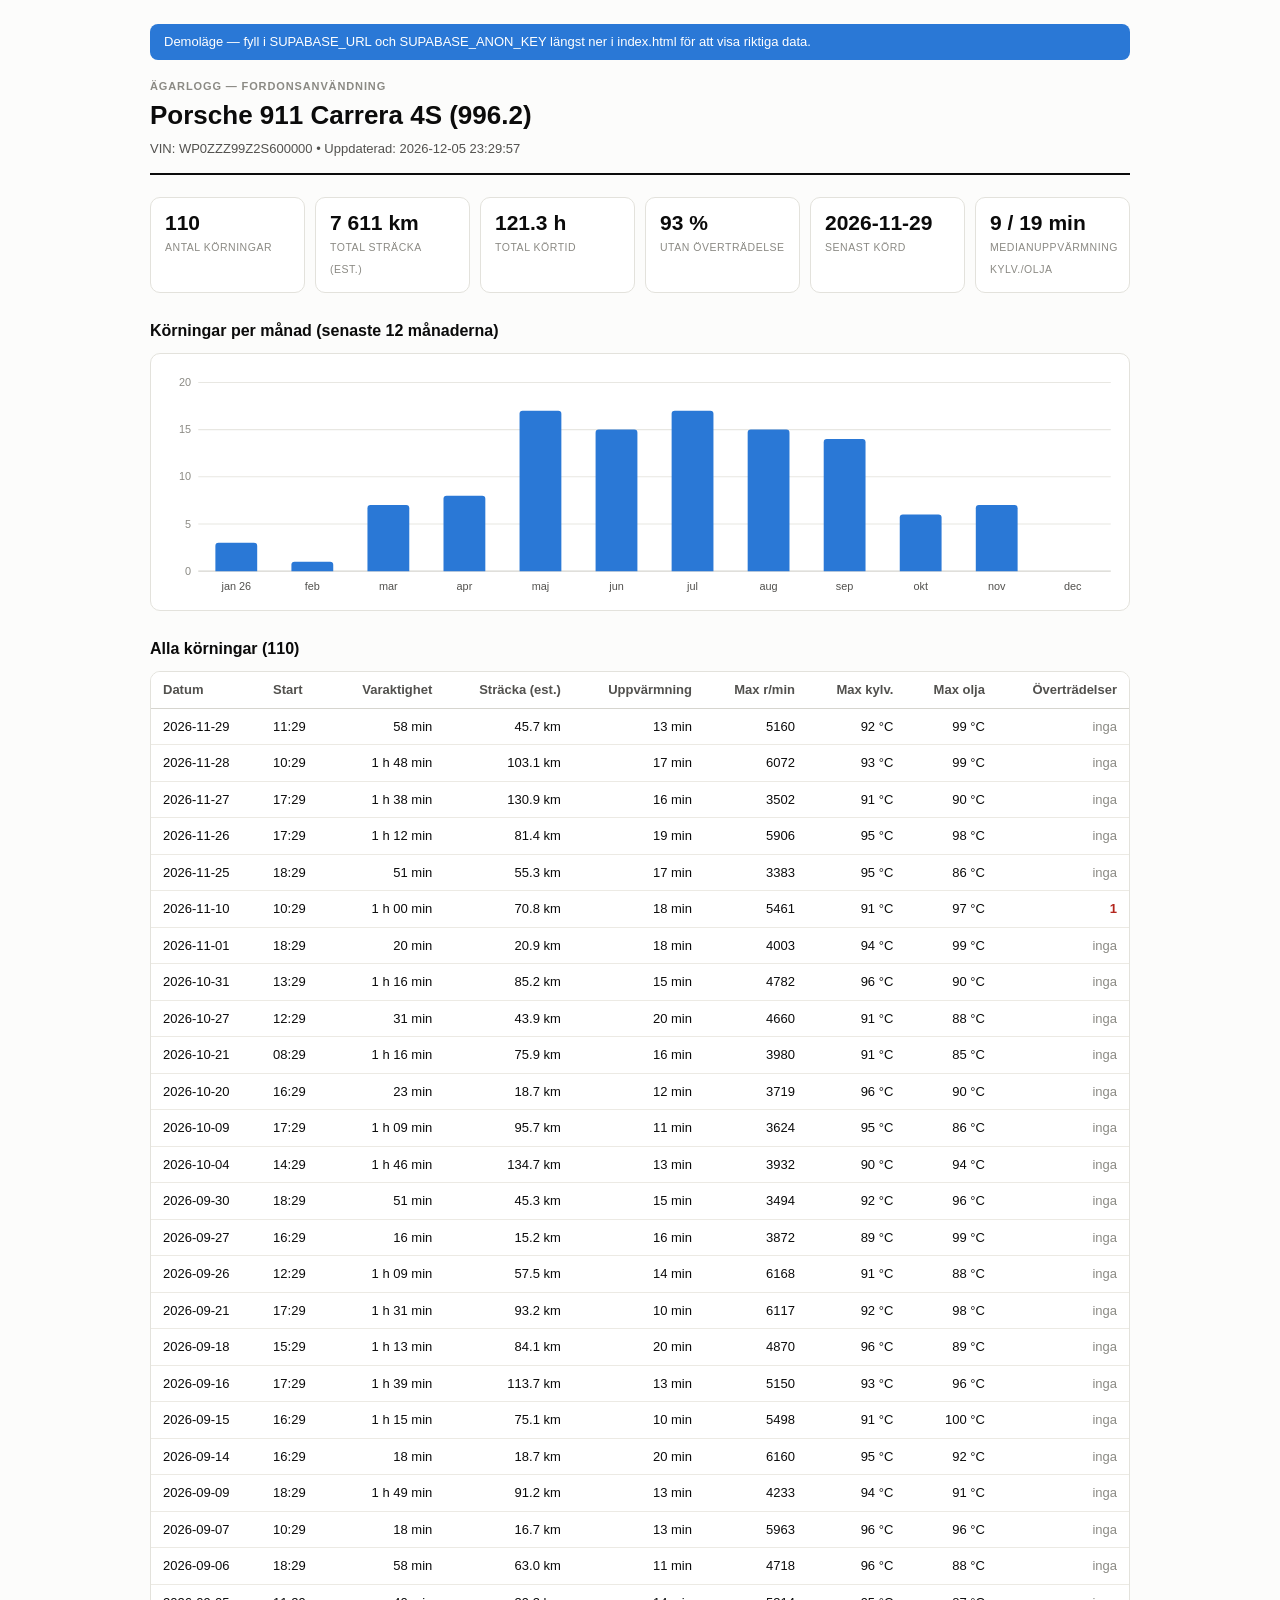
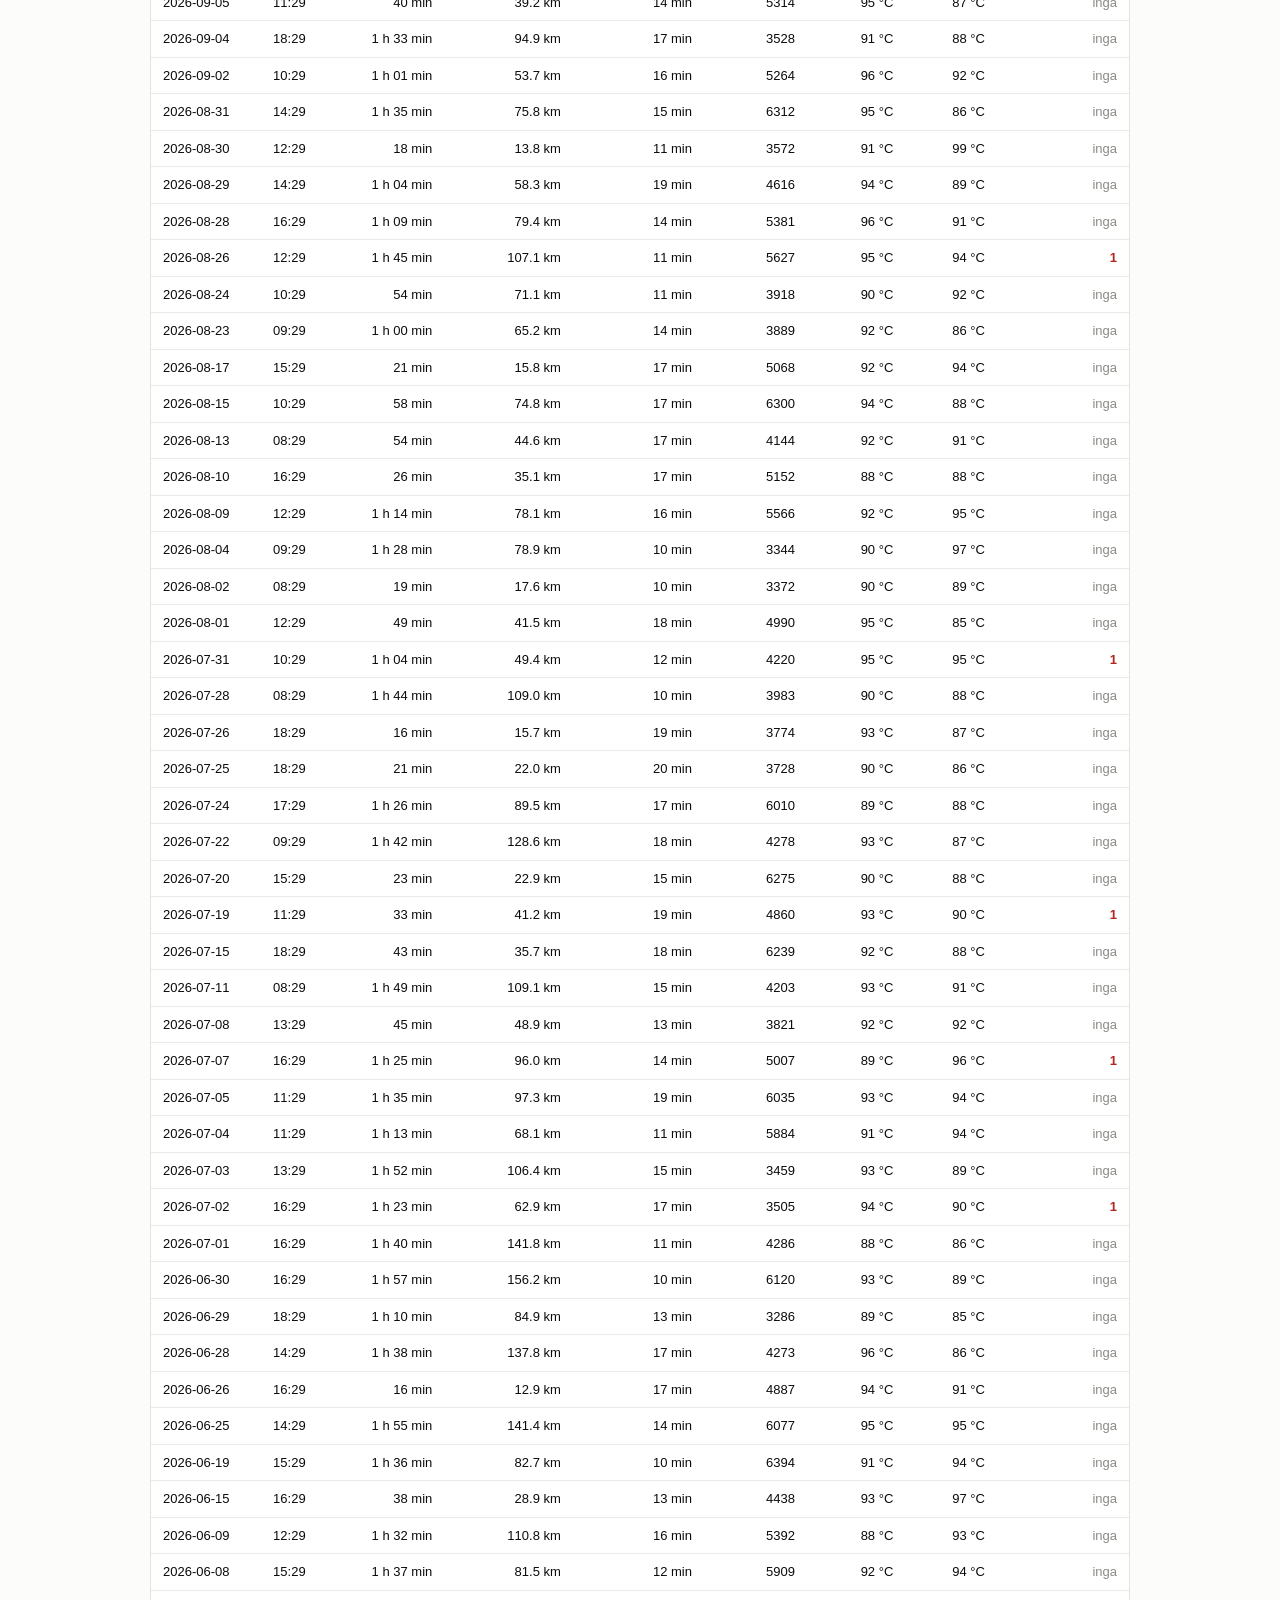
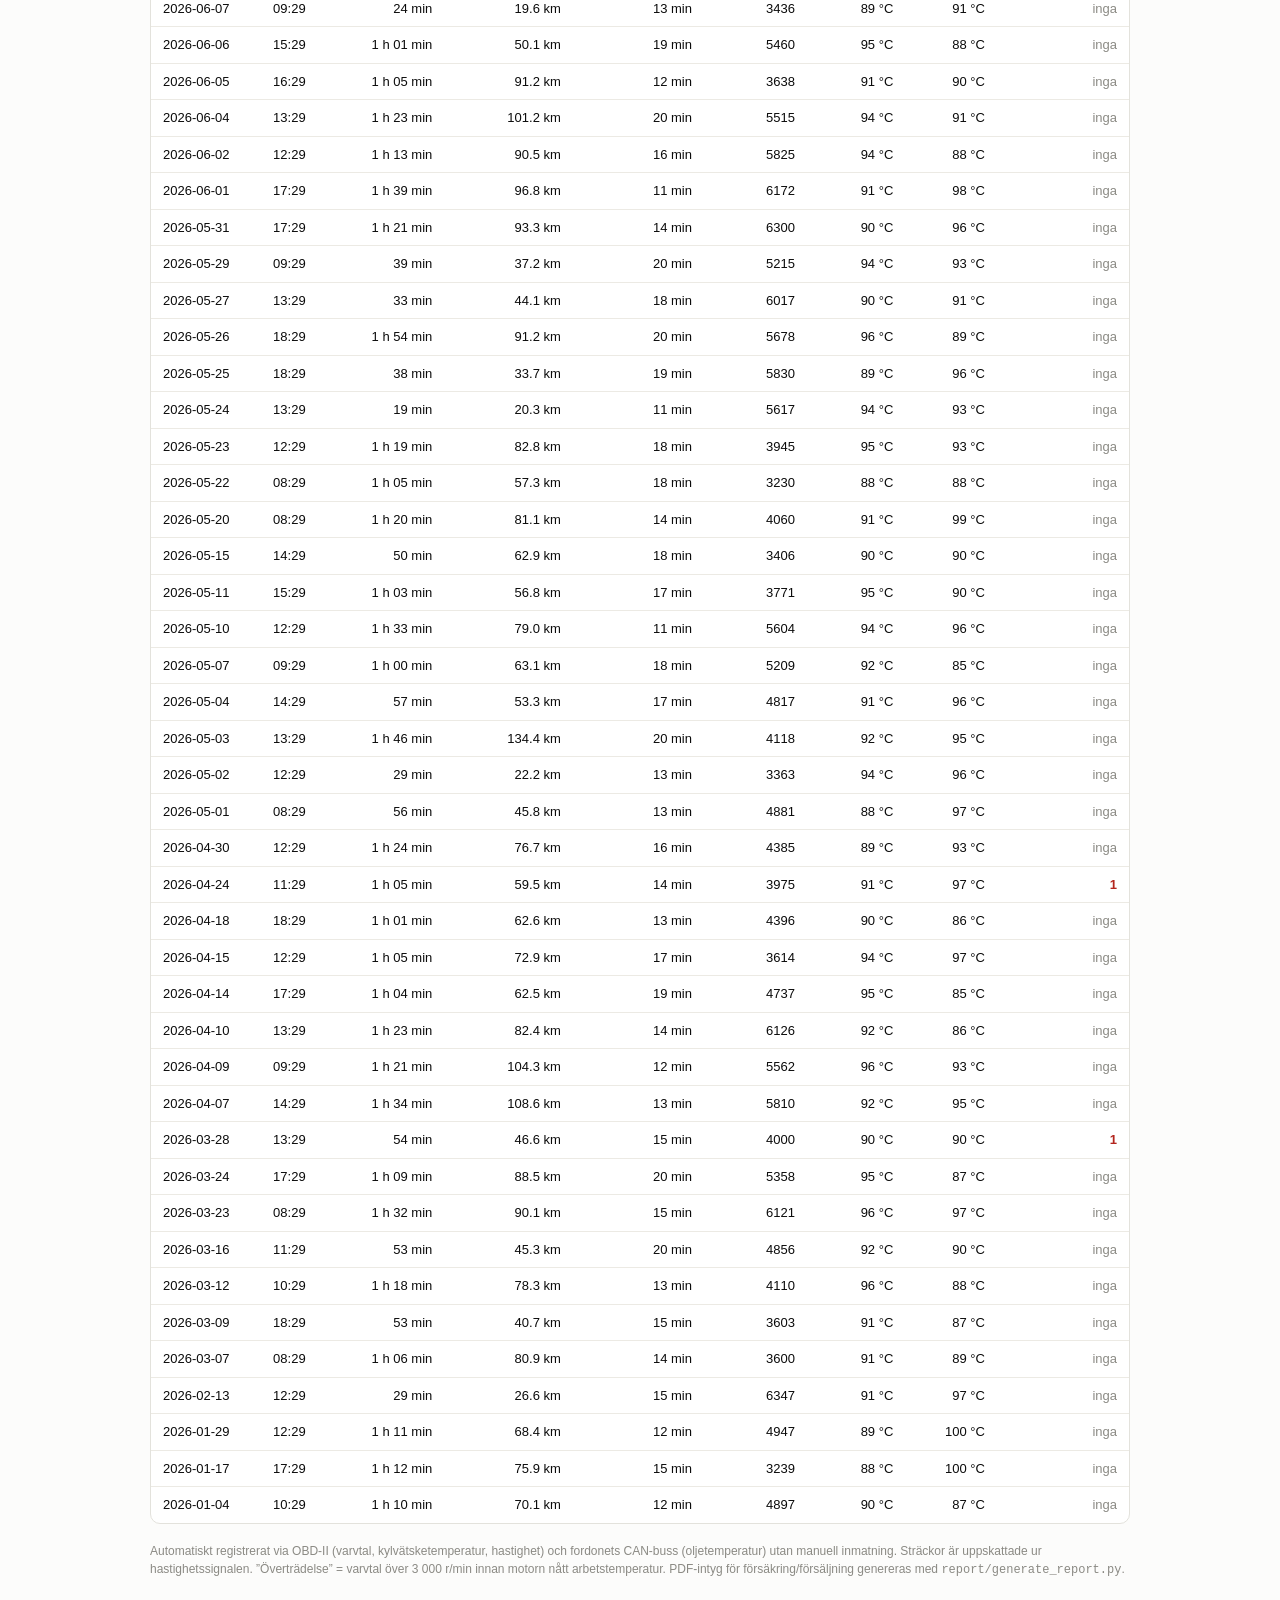
==== web/index.html @ 9420cdf3 "Add web dashboard as primary log surface; push becomes violations-only - web/index.html: self-contai" ====
<!DOCTYPE html>
<html lang="sv">
<head>
<meta charset="utf-8">
<meta name="viewport" content="width=device-width, initial-scale=1">
<title>Black Box — Körlogg</title>
<style>
  :root {
    --surface: #fcfcfb; --surface-2: #ffffff;
    --ink: #0b0b0b; --ink-soft: #52514e; --ink-muted: #8b8a84;
    --series: #2a78d6; --grid: #e8e7e2; --rule: #d6d5cf; --row: #eceae4;
    --bad: #b3261e; --card-border: #e3e2dc;
  }
  @media (prefers-color-scheme: dark) {
    :root {
      --surface: #1a1a19; --surface-2: #222221;
      --ink: #f4f4f2; --ink-soft: #c3c2b7; --ink-muted: #8b8a84;
      --series: #3987e5; --grid: #33332f; --rule: #44443f; --row: #2c2c29;
      --bad: #e66767; --card-border: #33332f;
    }
  }
  * { box-sizing: border-box; margin: 0; }
  body {
    font: 15px/1.5 -apple-system, BlinkMacSystemFont, "Segoe UI", Roboto, Helvetica, Arial, sans-serif;
    background: var(--surface); color: var(--ink);
    padding: 24px 16px 64px;
  }
  .wrap { max-width: 980px; margin: 0 auto; }
  .kicker { font-size: 11px; font-weight: 700; letter-spacing: .08em;
            color: var(--ink-muted); text-transform: uppercase; }
  h1 { font-size: 26px; margin: 2px 0 4px; }
  .meta { color: var(--ink-soft); font-size: 13px; }
  header { border-bottom: 2px solid var(--ink); padding-bottom: 14px; margin-bottom: 22px;
           display: flex; justify-content: space-between; align-items: flex-end; gap: 16px; flex-wrap: wrap; }
  button {
    font: inherit; font-size: 13px; padding: 7px 14px; border-radius: 7px;
    border: 1px solid var(--rule); background: var(--surface-2); color: var(--ink); cursor: pointer;
  }
  button.primary { background: var(--series); border-color: var(--series); color: #fff; }

  /* login */
  .login { max-width: 340px; margin: 10vh auto 0; display: grid; gap: 10px; }
  .login input {
    font: inherit; padding: 9px 12px; border-radius: 7px;
    border: 1px solid var(--rule); background: var(--surface-2); color: var(--ink);
  }
  .error { color: var(--bad); font-size: 13px; min-height: 1.2em; }

  /* stat tiles */
  .stats { display: grid; grid-template-columns: repeat(auto-fit, minmax(150px, 1fr));
           gap: 10px; margin-bottom: 26px; }
  .stat { background: var(--surface-2); border: 1px solid var(--card-border);
          border-radius: 10px; padding: 12px 14px; }
  .stat b { display: block; font-size: 21px; line-height: 1.2; }
  .stat span { font-size: 10.5px; letter-spacing: .05em; text-transform: uppercase;
               color: var(--ink-muted); }

  h2 { font-size: 16px; margin: 26px 0 10px; }
  .chart-card { background: var(--surface-2); border: 1px solid var(--card-border);
                border-radius: 10px; padding: 16px 12px 6px; }
  .tooltip {
    position: fixed; pointer-events: none; z-index: 10; display: none;
    background: var(--ink); color: var(--surface); font-size: 12px;
    padding: 5px 9px; border-radius: 6px; white-space: nowrap;
  }

  .table-wrap { overflow-x: auto; border: 1px solid var(--card-border);
                border-radius: 10px; background: var(--surface-2); }
  table { border-collapse: collapse; width: 100%; font-size: 13px; min-width: 720px; }
  th, td { padding: 8px 12px; text-align: right; white-space: nowrap; }
  th:first-child, td:first-child, th:nth-child(2), td:nth-child(2) { text-align: left; }
  thead th { color: var(--ink-soft); font-weight: 600; border-bottom: 1.5px solid var(--rule);
             position: sticky; top: 0; background: var(--surface-2); }
  tbody tr { border-bottom: 1px solid var(--row); }
  tbody tr:last-child { border-bottom: none; }
  .viol { color: var(--bad); font-weight: 700; }
  .ok { color: var(--ink-muted); }
  .footnote { margin-top: 18px; font-size: 12px; color: var(--ink-muted); }
  .demo-banner { background: var(--series); color: #fff; border-radius: 8px;
                 padding: 8px 14px; font-size: 13px; margin-bottom: 18px; }
  .hidden { display: none !important; }
</style>
</head>
<body>
<div class="wrap">

  <div id="login" class="login hidden">
    <div>
      <div class="kicker">Black Box</div>
      <h1>Körlogg</h1>
    </div>
    <input id="email" type="email" placeholder="E-post" autocomplete="username">
    <input id="password" type="password" placeholder="Lösenord" autocomplete="current-password">
    <button class="primary" id="loginBtn">Logga in</button>
    <div class="error" id="loginError"></div>
  </div>

  <div id="app" class="hidden">
    <div id="demoBanner" class="demo-banner hidden">
      Demoläge — fyll i SUPABASE_URL och SUPABASE_ANON_KEY längst ner i index.html
      för att visa riktiga data.
    </div>
    <header>
      <div>
        <div class="kicker">Ägarlogg — fordonsanvändning</div>
        <h1 id="vehicleName">…</h1>
        <div class="meta" id="vehicleMeta"></div>
      </div>
      <button id="logoutBtn" class="hidden">Logga ut</button>
    </header>

    <div class="stats" id="stats"></div>

    <h2>Körningar per månad (senaste 12 månaderna)</h2>
    <div class="chart-card"><div id="chart"></div></div>

    <h2>Alla körningar (<span id="tripCount">0</span>)</h2>
    <div class="table-wrap">
      <table>
        <thead><tr>
          <th>Datum</th><th>Start</th><th>Varaktighet</th><th>Sträcka (est.)</th>
          <th>Uppvärmning</th><th>Max r/min</th><th>Max kylv.</th><th>Max olja</th>
          <th>Överträdelser</th>
        </tr></thead>
        <tbody id="tripRows"></tbody>
      </table>
    </div>

    <p class="footnote">
      Automatiskt registrerat via OBD-II (varvtal, kylvätsketemperatur, hastighet)
      och fordonets CAN-buss (oljetemperatur) utan manuell inmatning. Sträckor är
      uppskattade ur hastighetssignalen. ”Överträdelse” = varvtal över 3&nbsp;000 r/min
      innan motorn nått arbetstemperatur. PDF-intyg för försäkring/försäljning
      genereras med <code>report/generate_report.py</code>.
    </p>
  </div>

  <div class="tooltip" id="tooltip"></div>
</div>

<script type="module">
/* ================= konfiguration =================
   Klistra in värdena från Supabase → Settings → API.
   Anon-nyckeln är gjord för att vara publik; åtkomsten styrs av
   RLS-policyerna i supabase/migrations/0003_dashboard_read.sql
   (kräver inloggning). Tomt = demoläge med exempeldata.            */
const SUPABASE_URL = "";
const SUPABASE_ANON_KEY = "";
/* ================================================= */

const $ = (id) => document.getElementById(id);
const MONTHS = ["jan","feb","mar","apr","maj","jun","jul","aug","sep","okt","nov","dec"];
const DEMO = !SUPABASE_URL;

function fmtDur(s) {
  const m = Math.round(s / 60);
  return m < 60 ? `${m} min` : `${Math.floor(m / 60)} h ${String(m % 60).padStart(2, "0")} min`;
}
const fmtDate = (d) => d.toLocaleDateString("sv-SE");
const fmtTime = (d) => d.toLocaleTimeString("sv-SE", { hour: "2-digit", minute: "2-digit" });
const median = (xs) => {
  if (!xs.length) return null;
  const s = [...xs].sort((a, b) => a - b), m = s.length >> 1;
  return s.length % 2 ? s[m] : (s[m - 1] + s[m]) / 2;
};

function computeStats(trips) {
  const n = trips.length;
  const km = trips.reduce((a, t) => a + (+t.distance_km_est || 0), 0);
  const h = trips.reduce((a, t) => a + (t.duration_s || 0), 0) / 3600;
  const clean = trips.filter((t) => !t.cold_violation_count).length;
  const cw = trips.map((t) => t.coolant_warmup_s ?? t.warmup_s).filter((x) => x != null);
  const ow = trips.map((t) => t.oil_warmup_s).filter((x) => x != null);
  const last = n ? new Date(trips[0].started_at) : null; // trips sorted desc
  return { n, km, h, clean, medCool: median(cw), medOil: median(ow), last };
}

function renderStats(s) {
  const warm = s.medCool != null
    ? `${Math.round(s.medCool / 60)}${s.medOil != null ? " / " + Math.round(s.medOil / 60) : ""} min`
    : "–";
  const tiles = [
    [s.n, "Antal körningar"],
    [`${Math.round(s.km).toLocaleString("sv-SE")} km`, "Total sträcka (est.)"],
    [`${s.h.toFixed(1)} h`, "Total körtid"],
    [s.n ? `${Math.round((s.clean / s.n) * 100)} %` : "–", "Utan överträdelse"],
    [s.last ? fmtDate(s.last) : "–", "Senast körd"],
    [warm, "Medianuppvärmning kylv./olja"],
  ];
  $("stats").innerHTML = tiles
    .map(([v, l]) => `<div class="stat"><b>${v}</b><span>${l}</span></div>`)
    .join("");
}

function monthlyBuckets(trips) {
  const now = new Date();
  const keys = [];
  for (let i = 11; i >= 0; i--) {
    const d = new Date(now.getFullYear(), now.getMonth() - i, 1);
    keys.push({ y: d.getFullYear(), m: d.getMonth(), count: 0 });
  }
  for (const t of trips) {
    const d = new Date(t.started_at);
    const k = keys.find((k) => k.y === d.getFullYear() && k.m === d.getMonth());
    if (k) k.count++;
  }
  return keys;
}

function renderChart(buckets) {
  const W = 920, H = 220, L = 34, R = 6, T = 12, B = 26;
  const pw = W - L - R, ph = H - T - B;
  const maxC = Math.max(4, ...buckets.map((b) => b.count));
  const yMax = Math.ceil(maxC / 4) * 4;
  const slot = pw / buckets.length, bw = slot * 0.55;
  let g = "";
  for (let i = 0; i <= 4; i++) {
    const y = T + ph - (ph * i) / 4;
    if (i > 0) g += `<line x1="${L}" y1="${y}" x2="${L + pw}" y2="${y}" stroke="var(--grid)" stroke-width="1"/>`;
    g += `<text x="${L - 7}" y="${y + 3.5}" text-anchor="end" font-size="10.5" fill="var(--ink-muted)">${(yMax * i) / 4}</text>`;
  }
  let bars = "";
  buckets.forEach((b, i) => {
    const x = L + i * slot + (slot - bw) / 2;
    const label = MONTHS[b.m] + (b.m === 0 || i === 0 ? ` ${String(b.y).slice(2)}` : "");
    if (b.count > 0) {
      const bh = (ph * b.count) / yMax, y = T + ph - bh, r = Math.min(3, bh);
      bars += `<path d="M${x},${T + ph} v${-(bh - r)} q0,${-r} ${r},${-r} h${bw - 2 * r} q${r},0 ${r},${r} v${bh - r} z" fill="var(--series)"/>`;
    }
    bars += `<rect x="${L + i * slot}" y="${T}" width="${slot}" height="${ph}" fill="transparent"
              data-tip="${MONTHS[b.m]} ${b.y}: ${b.count} körning${b.count === 1 ? "" : "ar"}"/>`;
    bars += `<text x="${L + i * slot + slot / 2}" y="${H - 8}" text-anchor="middle" font-size="10.5" fill="var(--ink-soft)">${label}</text>`;
  });
  g += `<line x1="${L}" y1="${T + ph}" x2="${L + pw}" y2="${T + ph}" stroke="var(--rule)" stroke-width="1.2"/>`;
  $("chart").innerHTML =
    `<svg viewBox="0 0 ${W} ${H}" width="100%" role="img" aria-label="Körningar per månad">${g}${bars}</svg>`;

  const tip = $("tooltip");
  $("chart").querySelectorAll("rect[data-tip]").forEach((r) => {
    r.addEventListener("mousemove", (e) => {
      tip.textContent = r.dataset.tip;
      tip.style.display = "block";
      tip.style.left = e.clientX + 12 + "px";
      tip.style.top = e.clientY - 30 + "px";
    });
    r.addEventListener("mouseleave", () => (tip.style.display = "none"));
  });
}

function renderTable(trips) {
  $("tripCount").textContent = trips.length;
  $("tripRows").innerHTML = trips
    .map((t) => {
      const d = new Date(t.started_at);
      const warm = t.warmup_s != null ? `${Math.round(t.warmup_s / 60)} min` : "ej varm";
      const v = t.cold_violation_count || 0;
      return `<tr>
        <td>${fmtDate(d)}</td><td>${fmtTime(d)}</td>
        <td>${fmtDur(t.duration_s || 0)}</td>
        <td>${(+t.distance_km_est || 0).toFixed(1)} km</td>
        <td>${warm}</td>
        <td>${t.max_rpm ?? "–"}</td>
        <td>${t.max_coolant_c != null ? Math.round(t.max_coolant_c) + " °C" : "–"}</td>
        <td>${t.max_oil_temp_c != null ? Math.round(t.max_oil_temp_c) + " °C" : "–"}</td>
        <td class="${v ? "viol" : "ok"}">${v || "inga"}</td>
      </tr>`;
    })
    .join("");
}

function show(vehicle, trips) {
  $("vehicleName").textContent = vehicle?.display_name || "Fordon";
  $("vehicleMeta").textContent = [
    vehicle?.vin ? `VIN: ${vehicle.vin}` : null,
    `Uppdaterad: ${new Date().toLocaleString("sv-SE")}`,
  ].filter(Boolean).join("  •  ");
  renderStats(computeStats(trips));
  renderChart(monthlyBuckets(trips));
  renderTable(trips);
  $("app").classList.remove("hidden");
  $("login").classList.add("hidden");
}

/* ---------- demoläge ---------- */
function demoTrips() {
  const trips = [];
  let seed = 42;
  const rnd = () => (seed = (seed * 16807) % 2147483647) / 2147483647;
  const now = Date.now();
  for (let day = 335; day >= 1; day--) {
    const dt = new Date(now - day * 864e5);
    const m = dt.getMonth();
    const p = [0.08,0.08,0.25,0.25,0.45,0.45,0.45,0.45,0.45,0.25,0.25,0.08][m];
    if (rnd() < p) {
      const dur = 900 + Math.floor(rnd() * 6300);
      const viol = rnd() < 0.06 ? 1 : 0;
      trips.push({
        started_at: new Date(dt.setHours(8 + Math.floor(rnd() * 11))).toISOString(),
        duration_s: dur,
        distance_km_est: (dur / 3600) * (45 + rnd() * 40),
        warmup_s: 600 + Math.floor(rnd() * 600),
        coolant_warmup_s: 400 + Math.floor(rnd() * 300),
        oil_warmup_s: 900 + Math.floor(rnd() * 500),
        max_rpm: 3200 + Math.floor(rnd() * 3200),
        max_coolant_c: 88 + rnd() * 8,
        max_oil_temp_c: 85 + rnd() * 15,
        cold_violation_count: viol,
      });
    }
  }
  return trips.reverse(); // newest first
}

/* ---------- riktiga data ---------- */
async function boot() {
  if (DEMO) {
    $("demoBanner").classList.remove("hidden");
    show({ display_name: "Porsche 911 Carrera 4S (996.2)", vin: "WP0ZZZ99Z2S600000" }, demoTrips());
    return;
  }
  const { createClient } = await import("https://cdn.jsdelivr.net/npm/@supabase/supabase-js@2/+esm");
  const sb = createClient(SUPABASE_URL, SUPABASE_ANON_KEY);

  async function loadData() {
    const { data: vehicles } = await sb.from("vehicles").select("*").limit(1);
    const trips = [];
    for (let from = 0; ; from += 1000) {
      const { data, error } = await sb.from("trips").select("*")
        .order("started_at", { ascending: false }).range(from, from + 999);
      if (error) throw error;
      trips.push(...data);
      if (data.length < 1000) break;
    }
    show(vehicles?.[0], trips);
    $("logoutBtn").classList.remove("hidden");
  }

  $("loginBtn").addEventListener("click", async () => {
    $("loginError").textContent = "";
    const { error } = await sb.auth.signInWithPassword({
      email: $("email").value.trim(),
      password: $("password").value,
    });
    if (error) $("loginError").textContent = "Fel e-post eller lösenord.";
    else loadData().catch((e) => ($("loginError").textContent = e.message));
  });
  $("password").addEventListener("keydown", (e) => {
    if (e.key === "Enter") $("loginBtn").click();
  });
  $("logoutBtn").addEventListener("click", async () => {
    await sb.auth.signOut();
    location.reload();
  });

  const { data: { session } } = await sb.auth.getSession();
  if (session) loadData().catch(console.error);
  else $("login").classList.remove("hidden");
}
boot();
</script>
</body>
</html>
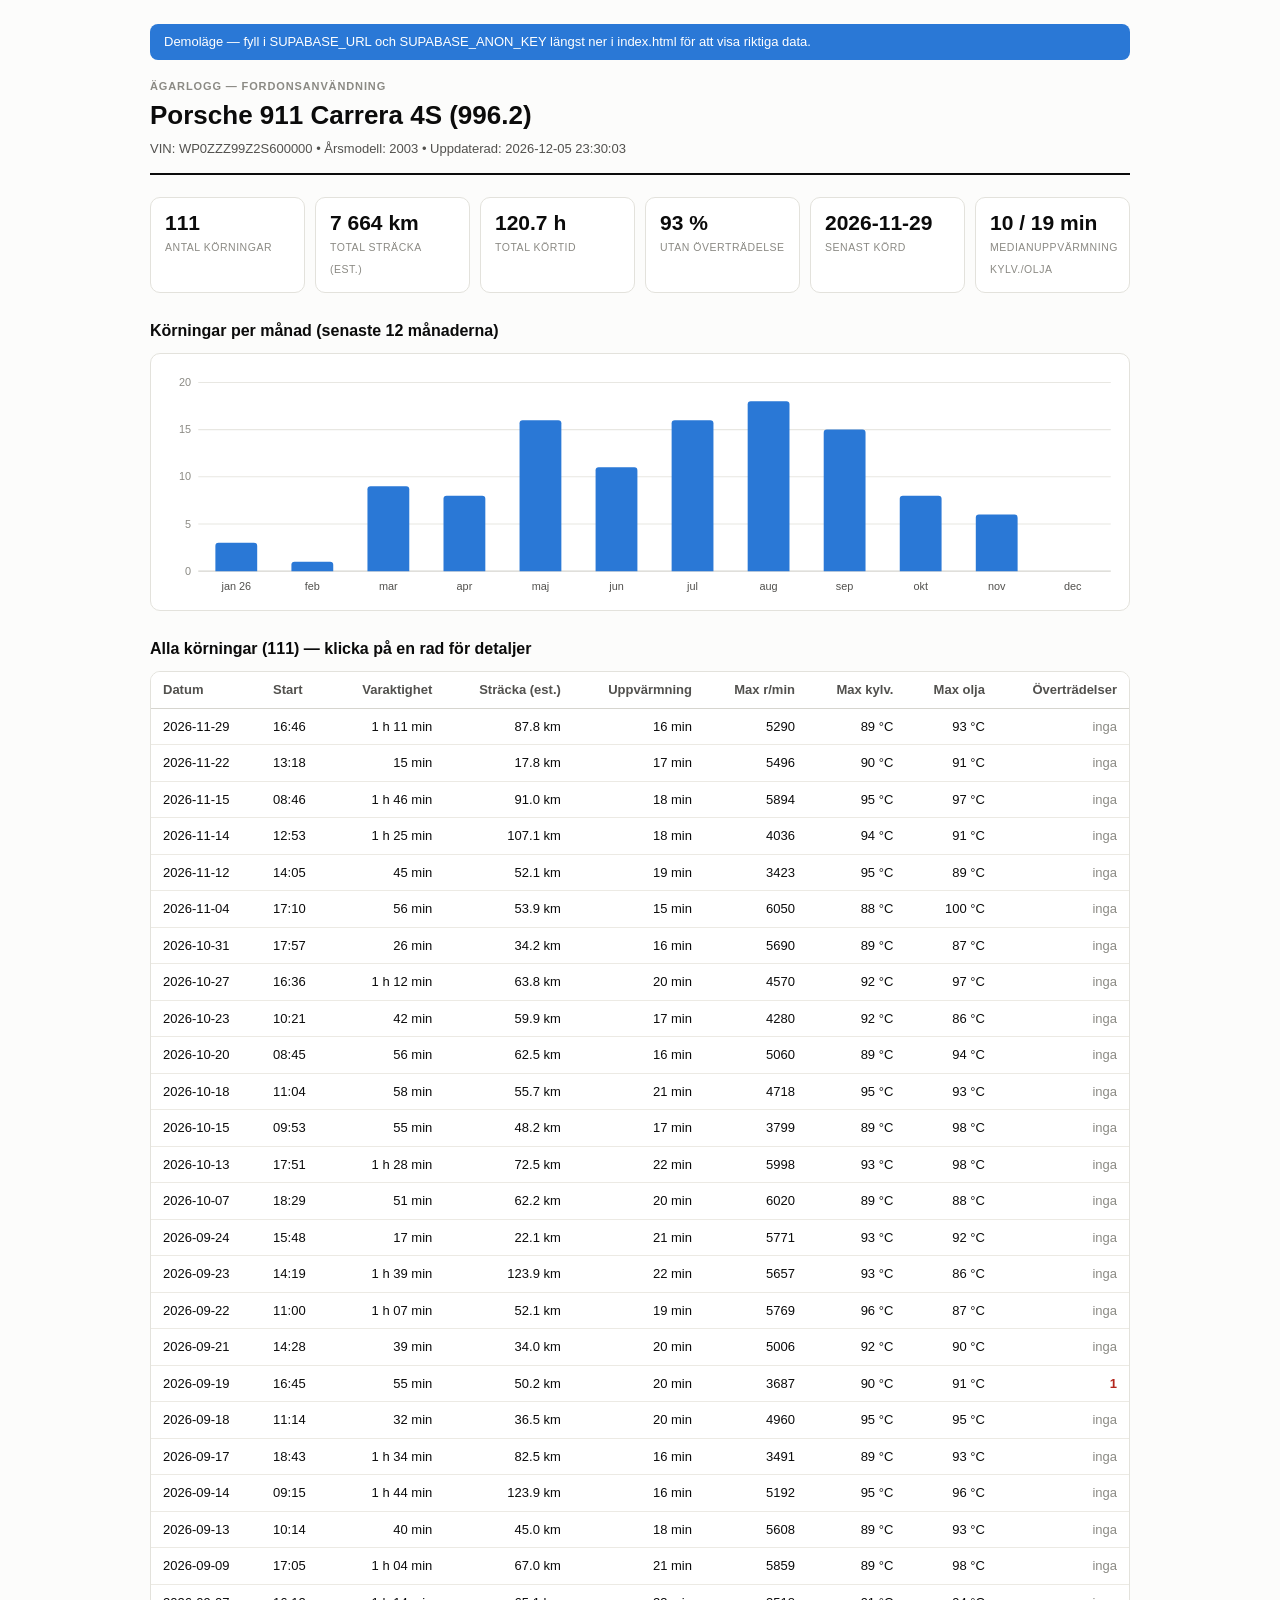
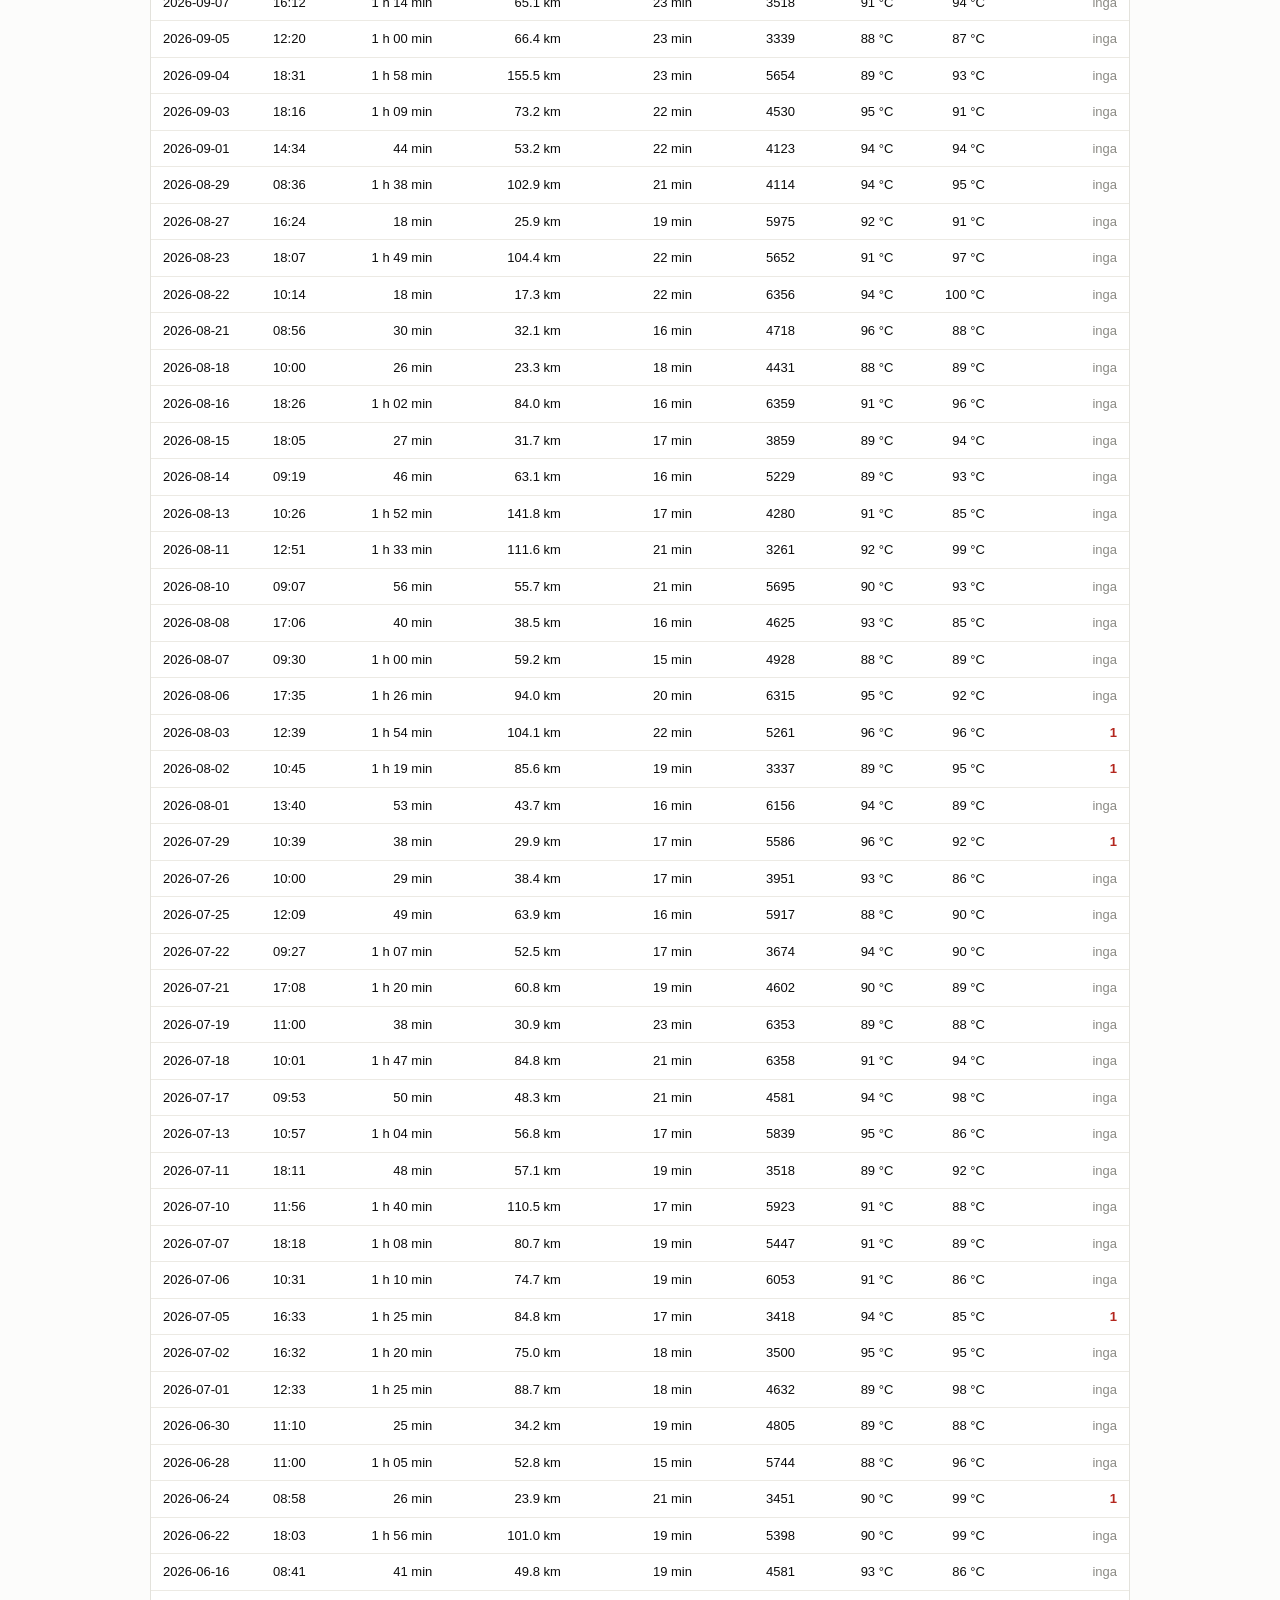
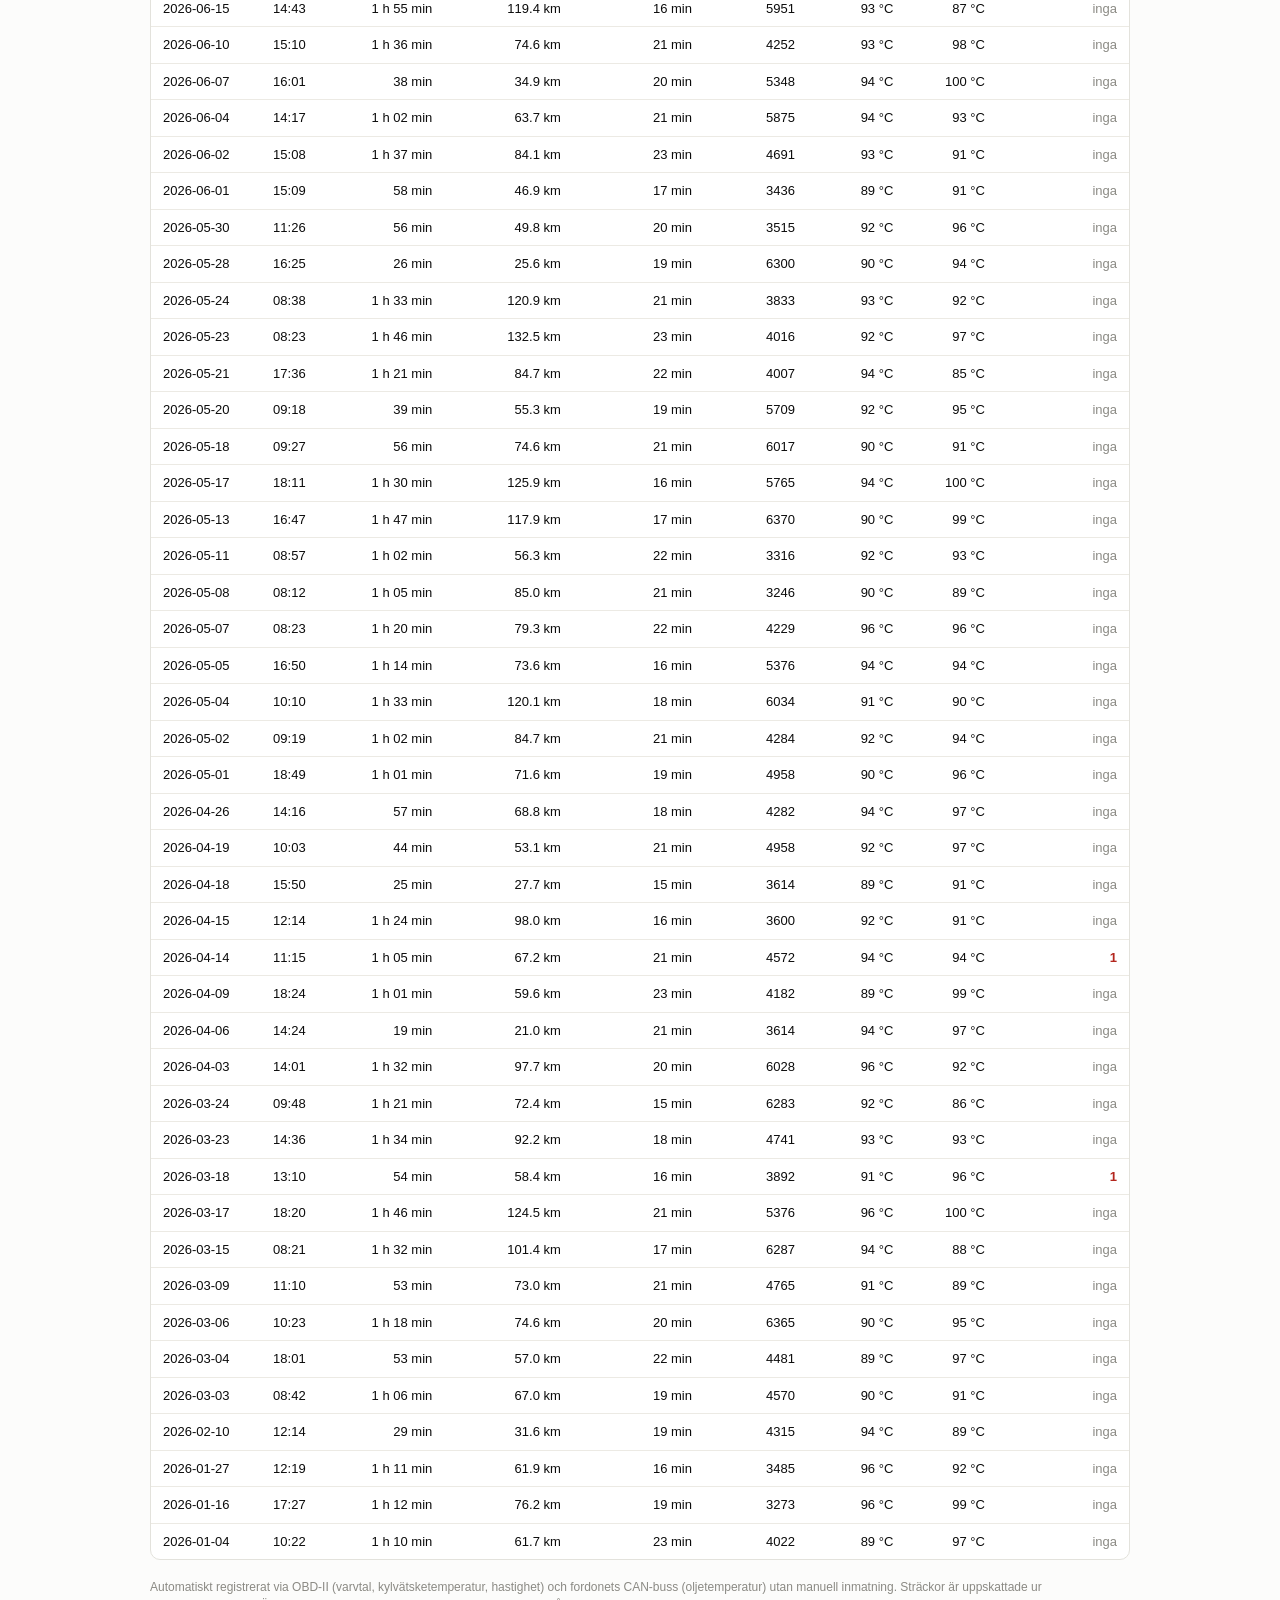
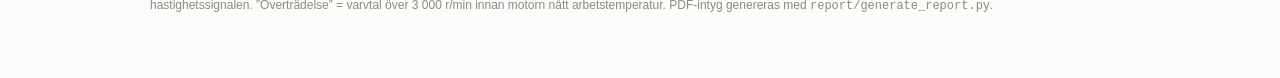
==== commit 84af6889: "Add trip detail view and revocable share links (vehicle CV page) - dashboard: clickable trip rows ex" ====
--- a/web/index.html
+++ b/web/index.html
@@ -4,82 +4,7 @@
 <meta charset="utf-8">
 <meta name="viewport" content="width=device-width, initial-scale=1">
 <title>Black Box — Körlogg</title>
-<style>
-  :root {
-    --surface: #fcfcfb; --surface-2: #ffffff;
-    --ink: #0b0b0b; --ink-soft: #52514e; --ink-muted: #8b8a84;
-    --series: #2a78d6; --grid: #e8e7e2; --rule: #d6d5cf; --row: #eceae4;
-    --bad: #b3261e; --card-border: #e3e2dc;
-  }
-  @media (prefers-color-scheme: dark) {
-    :root {
-      --surface: #1a1a19; --surface-2: #222221;
-      --ink: #f4f4f2; --ink-soft: #c3c2b7; --ink-muted: #8b8a84;
-      --series: #3987e5; --grid: #33332f; --rule: #44443f; --row: #2c2c29;
-      --bad: #e66767; --card-border: #33332f;
-    }
-  }
-  * { box-sizing: border-box; margin: 0; }
-  body {
-    font: 15px/1.5 -apple-system, BlinkMacSystemFont, "Segoe UI", Roboto, Helvetica, Arial, sans-serif;
-    background: var(--surface); color: var(--ink);
-    padding: 24px 16px 64px;
-  }
-  .wrap { max-width: 980px; margin: 0 auto; }
-  .kicker { font-size: 11px; font-weight: 700; letter-spacing: .08em;
-            color: var(--ink-muted); text-transform: uppercase; }
-  h1 { font-size: 26px; margin: 2px 0 4px; }
-  .meta { color: var(--ink-soft); font-size: 13px; }
-  header { border-bottom: 2px solid var(--ink); padding-bottom: 14px; margin-bottom: 22px;
-           display: flex; justify-content: space-between; align-items: flex-end; gap: 16px; flex-wrap: wrap; }
-  button {
-    font: inherit; font-size: 13px; padding: 7px 14px; border-radius: 7px;
-    border: 1px solid var(--rule); background: var(--surface-2); color: var(--ink); cursor: pointer;
-  }
-  button.primary { background: var(--series); border-color: var(--series); color: #fff; }
-
-  /* login */
-  .login { max-width: 340px; margin: 10vh auto 0; display: grid; gap: 10px; }
-  .login input {
-    font: inherit; padding: 9px 12px; border-radius: 7px;
-    border: 1px solid var(--rule); background: var(--surface-2); color: var(--ink);
-  }
-  .error { color: var(--bad); font-size: 13px; min-height: 1.2em; }
-
-  /* stat tiles */
-  .stats { display: grid; grid-template-columns: repeat(auto-fit, minmax(150px, 1fr));
-           gap: 10px; margin-bottom: 26px; }
-  .stat { background: var(--surface-2); border: 1px solid var(--card-border);
-          border-radius: 10px; padding: 12px 14px; }
-  .stat b { display: block; font-size: 21px; line-height: 1.2; }
-  .stat span { font-size: 10.5px; letter-spacing: .05em; text-transform: uppercase;
-               color: var(--ink-muted); }
-
-  h2 { font-size: 16px; margin: 26px 0 10px; }
-  .chart-card { background: var(--surface-2); border: 1px solid var(--card-border);
-                border-radius: 10px; padding: 16px 12px 6px; }
-  .tooltip {
-    position: fixed; pointer-events: none; z-index: 10; display: none;
-    background: var(--ink); color: var(--surface); font-size: 12px;
-    padding: 5px 9px; border-radius: 6px; white-space: nowrap;
-  }
-
-  .table-wrap { overflow-x: auto; border: 1px solid var(--card-border);
-                border-radius: 10px; background: var(--surface-2); }
-  table { border-collapse: collapse; width: 100%; font-size: 13px; min-width: 720px; }
-  th, td { padding: 8px 12px; text-align: right; white-space: nowrap; }
-  th:first-child, td:first-child, th:nth-child(2), td:nth-child(2) { text-align: left; }
-  thead th { color: var(--ink-soft); font-weight: 600; border-bottom: 1.5px solid var(--rule);
-             position: sticky; top: 0; background: var(--surface-2); }
-  tbody tr { border-bottom: 1px solid var(--row); }
-  tbody tr:last-child { border-bottom: none; }
-  .viol { color: var(--bad); font-weight: 700; }
-  .ok { color: var(--ink-muted); }
-  .footnote { margin-top: 18px; font-size: 12px; color: var(--ink-muted); }
-  .demo-banner { background: var(--series); color: #fff; border-radius: 8px;
-                 padding: 8px 14px; font-size: 13px; margin-bottom: 18px; }
-  .hidden { display: none !important; }
-</style>
+<link rel="stylesheet" href="style.css">
 </head>
 <body>
 <div class="wrap">
@@ -96,7 +21,7 @@
   </div>
 
   <div id="app" class="hidden">
-    <div id="demoBanner" class="demo-banner hidden">
+    <div id="demoBanner" class="banner hidden">
       Demoläge — fyll i SUPABASE_URL och SUPABASE_ANON_KEY längst ner i index.html
       för att visa riktiga data.
     </div>
@@ -114,7 +39,7 @@
     <h2>Körningar per månad (senaste 12 månaderna)</h2>
     <div class="chart-card"><div id="chart"></div></div>
 
-    <h2>Alla körningar (<span id="tripCount">0</span>)</h2>
+    <h2>Alla körningar (<span id="tripCount">0</span>) — klicka på en rad för detaljer</h2>
     <div class="table-wrap">
       <table>
         <thead><tr>
@@ -126,12 +51,27 @@
       </table>
     </div>
 
+    <div id="shareSection" class="hidden">
+      <h2>Delningslänkar</h2>
+      <div class="share-card">
+        <div class="meta">
+          Skrivskyddad "bil-CV"-sida att skicka till spekulanter eller
+          försäkringsbolag. Länken visar loggen utan inloggning och kan
+          återkallas när som helst.
+        </div>
+        <ul id="shareList"></ul>
+        <p style="margin-top:10px">
+          <button class="primary small" id="createShareBtn">Skapa ny delningslänk</button>
+        </p>
+      </div>
+    </div>
+
     <p class="footnote">
       Automatiskt registrerat via OBD-II (varvtal, kylvätsketemperatur, hastighet)
       och fordonets CAN-buss (oljetemperatur) utan manuell inmatning. Sträckor är
       uppskattade ur hastighetssignalen. ”Överträdelse” = varvtal över 3&nbsp;000 r/min
-      innan motorn nått arbetstemperatur. PDF-intyg för försäkring/försäljning
-      genereras med <code>report/generate_report.py</code>.
+      innan motorn nått arbetstemperatur. PDF-intyg genereras med
+      <code>report/generate_report.py</code>.
     </p>
   </div>
 
@@ -141,200 +81,83 @@
 <script type="module">
 /* ================= konfiguration =================
    Klistra in värdena från Supabase → Settings → API.
-   Anon-nyckeln är gjord för att vara publik; åtkomsten styrs av
-   RLS-policyerna i supabase/migrations/0003_dashboard_read.sql
-   (kräver inloggning). Tomt = demoläge med exempeldata.            */
+   Anon-nyckeln är gjord för att vara publik; åtkomsten styrs av RLS
+   (migration 0003) + inloggning. Tomt = demoläge med exempeldata.  */
 const SUPABASE_URL = "";
 const SUPABASE_ANON_KEY = "";
 /* ================================================= */
 
+import { showApp, demoData } from "./ui.js";
 const $ = (id) => document.getElementById(id);
-const MONTHS = ["jan","feb","mar","apr","maj","jun","jul","aug","sep","okt","nov","dec"];
-const DEMO = !SUPABASE_URL;
 
-function fmtDur(s) {
-  const m = Math.round(s / 60);
-  return m < 60 ? `${m} min` : `${Math.floor(m / 60)} h ${String(m % 60).padStart(2, "0")} min`;
-}
-const fmtDate = (d) => d.toLocaleDateString("sv-SE");
-const fmtTime = (d) => d.toLocaleTimeString("sv-SE", { hour: "2-digit", minute: "2-digit" });
-const median = (xs) => {
-  if (!xs.length) return null;
-  const s = [...xs].sort((a, b) => a - b), m = s.length >> 1;
-  return s.length % 2 ? s[m] : (s[m - 1] + s[m]) / 2;
-};
-
-function computeStats(trips) {
-  const n = trips.length;
-  const km = trips.reduce((a, t) => a + (+t.distance_km_est || 0), 0);
-  const h = trips.reduce((a, t) => a + (t.duration_s || 0), 0) / 3600;
-  const clean = trips.filter((t) => !t.cold_violation_count).length;
-  const cw = trips.map((t) => t.coolant_warmup_s ?? t.warmup_s).filter((x) => x != null);
-  const ow = trips.map((t) => t.oil_warmup_s).filter((x) => x != null);
-  const last = n ? new Date(trips[0].started_at) : null; // trips sorted desc
-  return { n, km, h, clean, medCool: median(cw), medOil: median(ow), last };
-}
-
-function renderStats(s) {
-  const warm = s.medCool != null
-    ? `${Math.round(s.medCool / 60)}${s.medOil != null ? " / " + Math.round(s.medOil / 60) : ""} min`
-    : "–";
-  const tiles = [
-    [s.n, "Antal körningar"],
-    [`${Math.round(s.km).toLocaleString("sv-SE")} km`, "Total sträcka (est.)"],
-    [`${s.h.toFixed(1)} h`, "Total körtid"],
-    [s.n ? `${Math.round((s.clean / s.n) * 100)} %` : "–", "Utan överträdelse"],
-    [s.last ? fmtDate(s.last) : "–", "Senast körd"],
-    [warm, "Medianuppvärmning kylv./olja"],
-  ];
-  $("stats").innerHTML = tiles
-    .map(([v, l]) => `<div class="stat"><b>${v}</b><span>${l}</span></div>`)
-    .join("");
-}
-
-function monthlyBuckets(trips) {
-  const now = new Date();
-  const keys = [];
-  for (let i = 11; i >= 0; i--) {
-    const d = new Date(now.getFullYear(), now.getMonth() - i, 1);
-    keys.push({ y: d.getFullYear(), m: d.getMonth(), count: 0 });
-  }
-  for (const t of trips) {
-    const d = new Date(t.started_at);
-    const k = keys.find((k) => k.y === d.getFullYear() && k.m === d.getMonth());
-    if (k) k.count++;
-  }
-  return keys;
-}
-
-function renderChart(buckets) {
-  const W = 920, H = 220, L = 34, R = 6, T = 12, B = 26;
-  const pw = W - L - R, ph = H - T - B;
-  const maxC = Math.max(4, ...buckets.map((b) => b.count));
-  const yMax = Math.ceil(maxC / 4) * 4;
-  const slot = pw / buckets.length, bw = slot * 0.55;
-  let g = "";
-  for (let i = 0; i <= 4; i++) {
-    const y = T + ph - (ph * i) / 4;
-    if (i > 0) g += `<line x1="${L}" y1="${y}" x2="${L + pw}" y2="${y}" stroke="var(--grid)" stroke-width="1"/>`;
-    g += `<text x="${L - 7}" y="${y + 3.5}" text-anchor="end" font-size="10.5" fill="var(--ink-muted)">${(yMax * i) / 4}</text>`;
-  }
-  let bars = "";
-  buckets.forEach((b, i) => {
-    const x = L + i * slot + (slot - bw) / 2;
-    const label = MONTHS[b.m] + (b.m === 0 || i === 0 ? ` ${String(b.y).slice(2)}` : "");
-    if (b.count > 0) {
-      const bh = (ph * b.count) / yMax, y = T + ph - bh, r = Math.min(3, bh);
-      bars += `<path d="M${x},${T + ph} v${-(bh - r)} q0,${-r} ${r},${-r} h${bw - 2 * r} q${r},0 ${r},${r} v${bh - r} z" fill="var(--series)"/>`;
-    }
-    bars += `<rect x="${L + i * slot}" y="${T}" width="${slot}" height="${ph}" fill="transparent"
-              data-tip="${MONTHS[b.m]} ${b.y}: ${b.count} körning${b.count === 1 ? "" : "ar"}"/>`;
-    bars += `<text x="${L + i * slot + slot / 2}" y="${H - 8}" text-anchor="middle" font-size="10.5" fill="var(--ink-soft)">${label}</text>`;
-  });
-  g += `<line x1="${L}" y1="${T + ph}" x2="${L + pw}" y2="${T + ph}" stroke="var(--rule)" stroke-width="1.2"/>`;
-  $("chart").innerHTML =
-    `<svg viewBox="0 0 ${W} ${H}" width="100%" role="img" aria-label="Körningar per månad">${g}${bars}</svg>`;
-
-  const tip = $("tooltip");
-  $("chart").querySelectorAll("rect[data-tip]").forEach((r) => {
-    r.addEventListener("mousemove", (e) => {
-      tip.textContent = r.dataset.tip;
-      tip.style.display = "block";
-      tip.style.left = e.clientX + 12 + "px";
-      tip.style.top = e.clientY - 30 + "px";
-    });
-    r.addEventListener("mouseleave", () => (tip.style.display = "none"));
-  });
-}
-
-function renderTable(trips) {
-  $("tripCount").textContent = trips.length;
-  $("tripRows").innerHTML = trips
-    .map((t) => {
-      const d = new Date(t.started_at);
-      const warm = t.warmup_s != null ? `${Math.round(t.warmup_s / 60)} min` : "ej varm";
-      const v = t.cold_violation_count || 0;
-      return `<tr>
-        <td>${fmtDate(d)}</td><td>${fmtTime(d)}</td>
-        <td>${fmtDur(t.duration_s || 0)}</td>
-        <td>${(+t.distance_km_est || 0).toFixed(1)} km</td>
-        <td>${warm}</td>
-        <td>${t.max_rpm ?? "–"}</td>
-        <td>${t.max_coolant_c != null ? Math.round(t.max_coolant_c) + " °C" : "–"}</td>
-        <td>${t.max_oil_temp_c != null ? Math.round(t.max_oil_temp_c) + " °C" : "–"}</td>
-        <td class="${v ? "viol" : "ok"}">${v || "inga"}</td>
-      </tr>`;
-    })
-    .join("");
-}
-
-function show(vehicle, trips) {
-  $("vehicleName").textContent = vehicle?.display_name || "Fordon";
-  $("vehicleMeta").textContent = [
-    vehicle?.vin ? `VIN: ${vehicle.vin}` : null,
-    `Uppdaterad: ${new Date().toLocaleString("sv-SE")}`,
-  ].filter(Boolean).join("  •  ");
-  renderStats(computeStats(trips));
-  renderChart(monthlyBuckets(trips));
-  renderTable(trips);
-  $("app").classList.remove("hidden");
-  $("login").classList.add("hidden");
-}
-
-/* ---------- demoläge ---------- */
-function demoTrips() {
-  const trips = [];
-  let seed = 42;
-  const rnd = () => (seed = (seed * 16807) % 2147483647) / 2147483647;
-  const now = Date.now();
-  for (let day = 335; day >= 1; day--) {
-    const dt = new Date(now - day * 864e5);
-    const m = dt.getMonth();
-    const p = [0.08,0.08,0.25,0.25,0.45,0.45,0.45,0.45,0.45,0.25,0.25,0.08][m];
-    if (rnd() < p) {
-      const dur = 900 + Math.floor(rnd() * 6300);
-      const viol = rnd() < 0.06 ? 1 : 0;
-      trips.push({
-        started_at: new Date(dt.setHours(8 + Math.floor(rnd() * 11))).toISOString(),
-        duration_s: dur,
-        distance_km_est: (dur / 3600) * (45 + rnd() * 40),
-        warmup_s: 600 + Math.floor(rnd() * 600),
-        coolant_warmup_s: 400 + Math.floor(rnd() * 300),
-        oil_warmup_s: 900 + Math.floor(rnd() * 500),
-        max_rpm: 3200 + Math.floor(rnd() * 3200),
-        max_coolant_c: 88 + rnd() * 8,
-        max_oil_temp_c: 85 + rnd() * 15,
-        cold_violation_count: viol,
-      });
-    }
-  }
-  return trips.reverse(); // newest first
-}
-
-/* ---------- riktiga data ---------- */
 async function boot() {
-  if (DEMO) {
+  if (!SUPABASE_URL) {
     $("demoBanner").classList.remove("hidden");
-    show({ display_name: "Porsche 911 Carrera 4S (996.2)", vin: "WP0ZZZ99Z2S600000" }, demoTrips());
+    const { vehicle, trips, eventsByTrip } = demoData();
+    showApp(vehicle, trips, { expandable: true, eventsByTrip });
     return;
   }
   const { createClient } = await import("https://cdn.jsdelivr.net/npm/@supabase/supabase-js@2/+esm");
   const sb = createClient(SUPABASE_URL, SUPABASE_ANON_KEY);
+  let vehicleId = null;
+
+  async function fetchAll(table, order) {
+    const rows = [];
+    for (let from = 0; ; from += 1000) {
+      let q = sb.from(table).select("*").range(from, from + 999);
+      if (order) q = q.order(...order);
+      const { data, error } = await q;
+      if (error) throw error;
+      rows.push(...data);
+      if (data.length < 1000) return rows;
+    }
+  }
 
   async function loadData() {
     const { data: vehicles } = await sb.from("vehicles").select("*").limit(1);
-    const trips = [];
-    for (let from = 0; ; from += 1000) {
-      const { data, error } = await sb.from("trips").select("*")
-        .order("started_at", { ascending: false }).range(from, from + 999);
-      if (error) throw error;
-      trips.push(...data);
-      if (data.length < 1000) break;
-    }
-    show(vehicles?.[0], trips);
+    vehicleId = vehicles?.[0]?.id ?? null;
+    const trips = await fetchAll("trips", ["started_at", { ascending: false }]);
+    const events = await fetchAll("cold_events");
+    const eventsByTrip = {};
+    for (const e of events) (eventsByTrip[e.trip_id] ??= []).push(e);
+    showApp(vehicles?.[0], trips, { expandable: true, eventsByTrip });
     $("logoutBtn").classList.remove("hidden");
+    $("shareSection").classList.remove("hidden");
+    await refreshShareLinks();
   }
 
+  /* -- delningslänkar -- */
+  const shareUrl = (token) =>
+    new URL(`share.html?token=${token}`, location.href).href;
+
+  async function refreshShareLinks() {
+    const { data, error } = await sb.from("share_links").select("*")
+      .eq("revoked", false).order("created_at", { ascending: false });
+    if (error) return;
+    $("shareList").innerHTML = data.length
+      ? data.map((l) => `<li>
+          <code>${shareUrl(l.token)}</code>
+          <button class="small" data-copy="${l.token}">Kopiera</button>
+          <button class="small" data-revoke="${l.token}">Återkalla</button>
+          <span class="ok">${new Date(l.created_at).toLocaleDateString("sv-SE")}</span>
+        </li>`).join("")
+      : `<li class="ok">Inga aktiva länkar.</li>`;
+    $("shareList").querySelectorAll("[data-copy]").forEach((b) =>
+      b.addEventListener("click", () => navigator.clipboard.writeText(shareUrl(b.dataset.copy))));
+    $("shareList").querySelectorAll("[data-revoke]").forEach((b) =>
+      b.addEventListener("click", async () => {
+        await sb.from("share_links").update({ revoked: true }).eq("token", b.dataset.revoke);
+        refreshShareLinks();
+      }));
+  }
+
+  $("createShareBtn").addEventListener("click", async () => {
+    if (!vehicleId) return;
+    await sb.from("share_links").insert({ vehicle_id: vehicleId });
+    refreshShareLinks();
+  });
+
+  /* -- auth -- */
   $("loginBtn").addEventListener("click", async () => {
     $("loginError").textContent = "";
     const { error } = await sb.auth.signInWithPassword({
--- a/web/style.css
+++ b/web/style.css
@@ -0,0 +1,91 @@
+:root {
+  --surface: #fcfcfb; --surface-2: #ffffff;
+  --ink: #0b0b0b; --ink-soft: #52514e; --ink-muted: #8b8a84;
+  --series: #2a78d6; --grid: #e8e7e2; --rule: #d6d5cf; --row: #eceae4;
+  --bad: #b3261e; --card-border: #e3e2dc; --detail-bg: #f6f5f1;
+}
+@media (prefers-color-scheme: dark) {
+  :root {
+    --surface: #1a1a19; --surface-2: #222221;
+    --ink: #f4f4f2; --ink-soft: #c3c2b7; --ink-muted: #8b8a84;
+    --series: #3987e5; --grid: #33332f; --rule: #44443f; --row: #2c2c29;
+    --bad: #e66767; --card-border: #33332f; --detail-bg: #262624;
+  }
+}
+* { box-sizing: border-box; margin: 0; }
+body {
+  font: 15px/1.5 -apple-system, BlinkMacSystemFont, "Segoe UI", Roboto, Helvetica, Arial, sans-serif;
+  background: var(--surface); color: var(--ink);
+  padding: 24px 16px 64px;
+}
+.wrap { max-width: 980px; margin: 0 auto; }
+.kicker { font-size: 11px; font-weight: 700; letter-spacing: .08em;
+          color: var(--ink-muted); text-transform: uppercase; }
+h1 { font-size: 26px; margin: 2px 0 4px; }
+.meta { color: var(--ink-soft); font-size: 13px; }
+header { border-bottom: 2px solid var(--ink); padding-bottom: 14px; margin-bottom: 22px;
+         display: flex; justify-content: space-between; align-items: flex-end; gap: 16px; flex-wrap: wrap; }
+button {
+  font: inherit; font-size: 13px; padding: 7px 14px; border-radius: 7px;
+  border: 1px solid var(--rule); background: var(--surface-2); color: var(--ink); cursor: pointer;
+}
+button.primary { background: var(--series); border-color: var(--series); color: #fff; }
+button.small { font-size: 12px; padding: 4px 10px; }
+
+.login { max-width: 340px; margin: 10vh auto 0; display: grid; gap: 10px; }
+.login input {
+  font: inherit; padding: 9px 12px; border-radius: 7px;
+  border: 1px solid var(--rule); background: var(--surface-2); color: var(--ink);
+}
+.error { color: var(--bad); font-size: 13px; min-height: 1.2em; }
+
+.stats { display: grid; grid-template-columns: repeat(auto-fit, minmax(150px, 1fr));
+         gap: 10px; margin-bottom: 26px; }
+.stat { background: var(--surface-2); border: 1px solid var(--card-border);
+        border-radius: 10px; padding: 12px 14px; }
+.stat b { display: block; font-size: 21px; line-height: 1.2; }
+.stat span { font-size: 10.5px; letter-spacing: .05em; text-transform: uppercase;
+             color: var(--ink-muted); }
+
+h2 { font-size: 16px; margin: 26px 0 10px; }
+.chart-card { background: var(--surface-2); border: 1px solid var(--card-border);
+              border-radius: 10px; padding: 16px 12px 6px; }
+.tooltip {
+  position: fixed; pointer-events: none; z-index: 10; display: none;
+  background: var(--ink); color: var(--surface); font-size: 12px;
+  padding: 5px 9px; border-radius: 6px; white-space: nowrap;
+}
+
+.table-wrap { overflow-x: auto; border: 1px solid var(--card-border);
+              border-radius: 10px; background: var(--surface-2); }
+table { border-collapse: collapse; width: 100%; font-size: 13px; min-width: 720px; }
+th, td { padding: 8px 12px; text-align: right; white-space: nowrap; }
+th:first-child, td:first-child, th:nth-child(2), td:nth-child(2) { text-align: left; }
+thead th { color: var(--ink-soft); font-weight: 600; border-bottom: 1.5px solid var(--rule);
+           position: sticky; top: 0; background: var(--surface-2); }
+tbody tr { border-bottom: 1px solid var(--row); }
+tbody tr:last-child { border-bottom: none; }
+tbody tr.clickable { cursor: pointer; }
+tbody tr.clickable:hover td { background: var(--detail-bg); }
+tr.detail-row > td {
+  background: var(--detail-bg); text-align: left; white-space: normal;
+  padding: 12px 16px; font-size: 12.5px; color: var(--ink-soft);
+}
+.detail-grid { display: grid; grid-template-columns: repeat(auto-fit, minmax(170px, 1fr));
+               gap: 4px 18px; margin-bottom: 8px; }
+.episodes { margin-top: 8px; }
+.episodes li { margin-left: 18px; }
+.viol { color: var(--bad); font-weight: 700; }
+.ok { color: var(--ink-muted); }
+.footnote { margin-top: 18px; font-size: 12px; color: var(--ink-muted); }
+.banner { background: var(--series); color: #fff; border-radius: 8px;
+          padding: 8px 14px; font-size: 13px; margin-bottom: 18px; }
+.share-card { background: var(--surface-2); border: 1px solid var(--card-border);
+              border-radius: 10px; padding: 14px 16px; }
+.share-card ul { list-style: none; margin: 10px 0 0; padding: 0; }
+.share-card li { display: flex; gap: 10px; align-items: center; flex-wrap: wrap;
+                 padding: 7px 0; border-bottom: 1px solid var(--row); font-size: 13px; }
+.share-card li:last-child { border-bottom: none; }
+.share-card code { background: var(--detail-bg); padding: 2px 7px; border-radius: 5px;
+                   font-size: 12px; word-break: break-all; }
+.hidden { display: none !important; }
